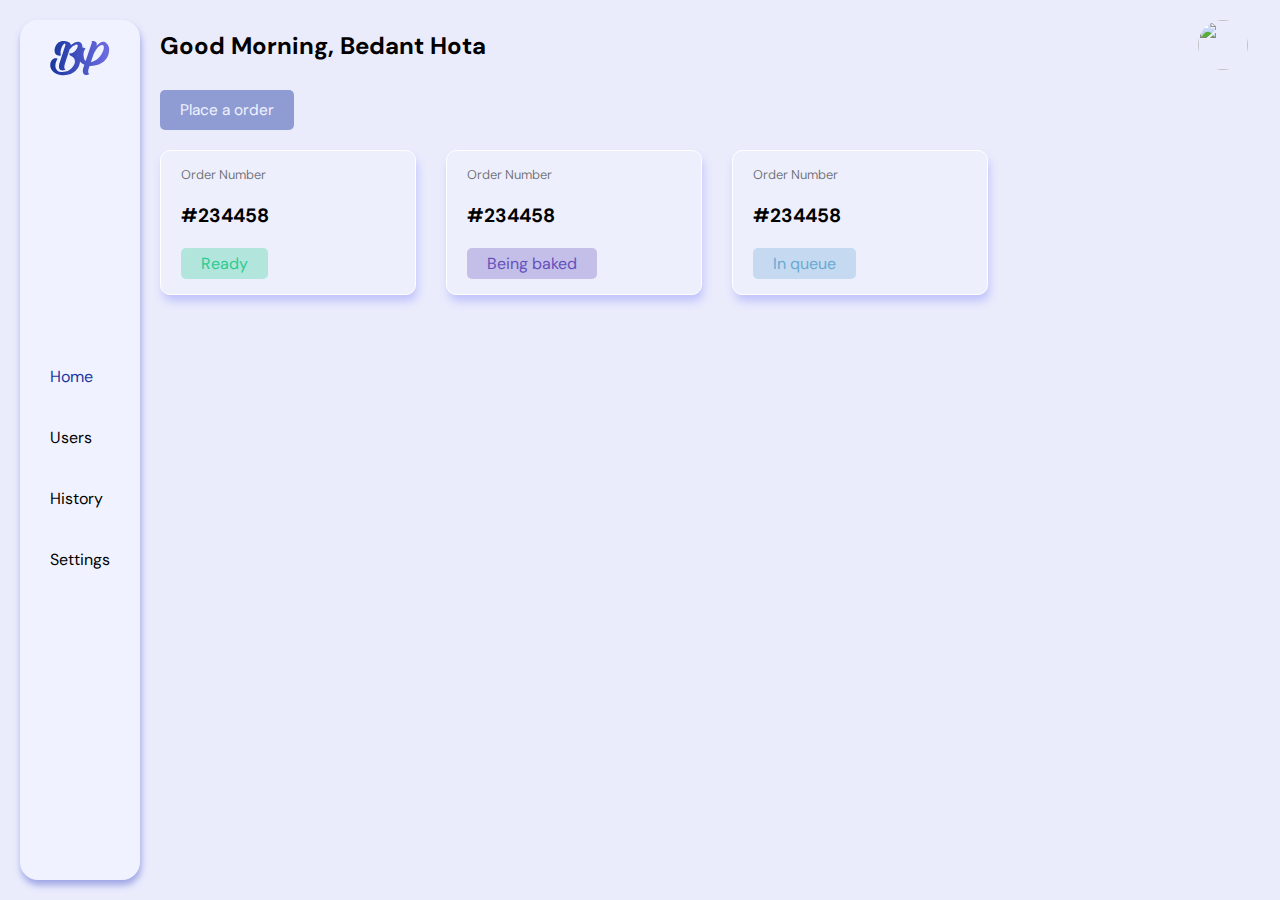
==== dashboard.html @ 45fb7cca "Dashboard UI started" ====
<!DOCTYPE html>
<html lang="en">

<head>
    <meta charset="UTF-8">
    <meta http-equiv="X-UA-Compatible" content="IE=edge">
    <meta name="viewport" content="width=device-width, initial-scale=1.0">
    <title>BP | Cafe</title>

    <link rel="shortcut icon" href="./assets/images/svg/logo.svg" type="image/x-icon">

    <link rel="stylesheet" href="./assets/css/global.css">

    <link rel="stylesheet" href="./assets/css/dashboard.css">

    <link rel="preconnect" href="https://fonts.googleapis.com">
    <link rel="preconnect" href="https://fonts.gstatic.com" crossorigin>
    <link href="https://fonts.googleapis.com/css2?family=DM+Sans:wght@400;500;700&display=swap" rel="stylesheet">
    <script src="https://kit.fontawesome.com/c4b7891002.js" crossorigin="anonymous"></script>
    <link href="https://unpkg.com/aos@2.3.1/dist/aos.css" rel="stylesheet">
</head>

<body>

    <nav class="sideNav">
        <img src="./assets/images/svg/logo.svg" />
        <ul class="sideNavList">
            <li style="color: #1B37A0;">
                <a>
                    <i class="fa fa-house-user"></i>
                    <span>Home</span>
                </a>
            </li>
            <li>
                <a>
                    <i class="fa fa-users"></i>
                    <span>Users</span>
                </a>
            </li>
            <li>
                <a>
                    <i class="fa fa-clock"></i>
                    <span>History</span>
                </a>
            </li>
            <li>
                <a>
                    <i class="fa fa-gear"></i>
                    <span>Settings</span>
                </a>
            </li>
        </ul>
    </nav>

    <main class="main">
        <div class="userArea">
            <h2>Good Morning, Bedant Hota</h2>
            <img src="https://via.placeholder.com/50" alt="">
        </div>
        <div class="newOrder">
            <button>
                Place a order
            </button>
        </div>
        <section class="orderQueue">
            <ul class="orderQueue">
                <li class="orderTrack readyStats">
                    <p class="orderNumber">Order Number</p>
                    <p class="orderId">#234458</p>
                    <p class="orderStatus">Ready</p>
                </li>
                <li class="orderTrack beingBaked">
                    <p class="orderNumber">Order Number</p>
                    <p class="orderId">#234458</p>
                    <p class="orderStatus">Being baked</p>
                </li>
                <li class="orderTrack inQueue">
                    <p class="orderNumber">Order Number</p>
                    <p class="orderId">#234458</p>
                    <p class="orderStatus">In queue</p>
                </li>
            </ul>
        </section>
    </main>

</body>

</html>
---- assets/css/global.css ----
* {
  margin: 0;
  padding: 0;
  font-family: "DM Sans", sans-serif;
  user-select: none;
  scroll-behavior: smooth;
}

body {
  background-color: #eaecfc;
  width: 100vw;
  padding-top: 10vh;
}

ul {
  list-style: none;
}

.header {
  background: #f0f3ff;
  box-shadow: 1px 5px 7px #9ea4e5;
  padding: 20px 20px;
  display: flex;
  justify-content: space-between;
  align-items: center;
  position: fixed;
  top: 0;
  left: 0;
  z-index: 10;
  width: calc(100vw - 40px);
}

.header h2 {
  font-size: 21.8w;
  font-weight: bold;
  color: #2e3d5e;
}

.header .navBar {
  display: flex;
  align-items: center;
}

.header .navBar .navBarItemList {
  display: flex;
  align-items: center;
  gap: 30px;
}

.header .navBar .navBarItemList > li > a {
  text-decoration: none;
  color: #000;
  font-size: 1vw;
}

.header .navBar .navBarItemList > .gsbtn {
  background: #2e3d5e;
  border: none;
  padding: 10px 20px;
  border-radius: 5px;
  font-size: 1.1vw;
  cursor: pointer;
  transition: all 0.3s ease;
}

.header .navBar .navBarItemList > .gsbtn > a {
  color: #fff;
}

.header .navBar .navBarItemList > .gsbtn:hover {
  background: #2e3d5eb0;
}

.header .navBar .navBarItemList > .gsbtn > a:hover {
  color: #fff;
}

.header .navBar .navBarItemList li a:hover {
  color: #2e3d5e;
}

.footer {
  background: #f0f3ff;
  margin-top: 20px;
  padding: 20px;
  display: flex;
  justify-content: center;
  align-items: center;
}
---- assets/css/dashboard.css ----
body {
  padding: 20px !important;

  display: flex;
  justify-content: flex-start;
  align-items: stretch;
  gap: 20px;
  width: 100vw;
  height: calc(100vh - 40px);
}

.sideNav {
  background: #f0f3ff;
  box-shadow: 1px 5px 7px #9ea4e5;
  border-radius: 18px;
  padding: 20px 30px;

  display: flex;
  flex-direction: column;
  justify-content: flex-start;
}

.sideNav .sideNavList {
  margin: auto;
  display: flex;
  flex-direction: column;
  align-items: flex-start;
  justify-content: center;
  gap: 40px;
}

.sideNav .sideNavList li {
  display: flex;
  gap: 15px;
  align-items: center;
  justify-content: center;
  cursor: pointer;
  transition: all 0.3s ease;
}

.sideNav .sideNavList li:hover {
  color: #1b37a0;
}

.main {
  display: flex;
  flex-direction: column;
  align-items: stretch;
  justify-content: stretch;
  gap: 20px;
  width: 85vw;
}

.main .userArea {
  display: flex;
  justify-content: space-between;
  align-items: center;
}

.main .userArea img {
  width: 50px;
  height: 50px;
  border-radius: 50%;
}

.main .newOrder button {
  background: rgba(27, 55, 160, 0.44);
  color: #f0f3ff;
  cursor: pointer;
  font-size: 1.2vw;
  border-radius: 5px;
  padding: 10px 20px;
  border: none;
  outline: none;
  transition: all 0.3s ease-in;
}

.main .newOrder button:hover {
  background: #1b37a0;
}

.main .orderQueue {
  display: flex;
  align-items: center;
  justify-content: flex-start;
  gap: 30px;
}

.main .orderQueue .orderTrack {
  background: #edeffc;
  border: 1px solid #ffffff;
  box-sizing: border-box;
  box-shadow: 2px 7px 10px -1px rgba(84, 81, 251, 0.28);
  border-radius: 10px;
  padding: 15px 20px;

  display: flex;
  flex-direction: column;
  align-items: flex-start;
  justify-content: stretch;
  gap: 20px;
  width: 20vw;
}

.main .orderQueue .orderTrack .orderNumber {
  color: rgba(0, 0, 0, 0.55);
  font-size: 1vw;
}

.main .orderQueue .orderTrack .orderId {
  font-weight: bold;
  font-size: 1.5vw;
}

.main .orderQueue .orderTrack .orderStatus {
  border-radius: 5px;
  padding: 5px 20px;
}

.main .orderQueue .readyStats .orderStatus {
  background: rgba(44, 204, 146, 0.3);
  color: rgba(44, 204, 146, 1);
}
.main .orderQueue .beingBaked .orderStatus {
  background: rgba(102, 80, 188, 0.3);
  color: rgba(102, 80, 188, 1);
}
.main .orderQueue .inQueue .orderStatus {
  background: rgba(105, 169, 211, 0.3);
  color: rgba(105, 169, 211, 1);
}
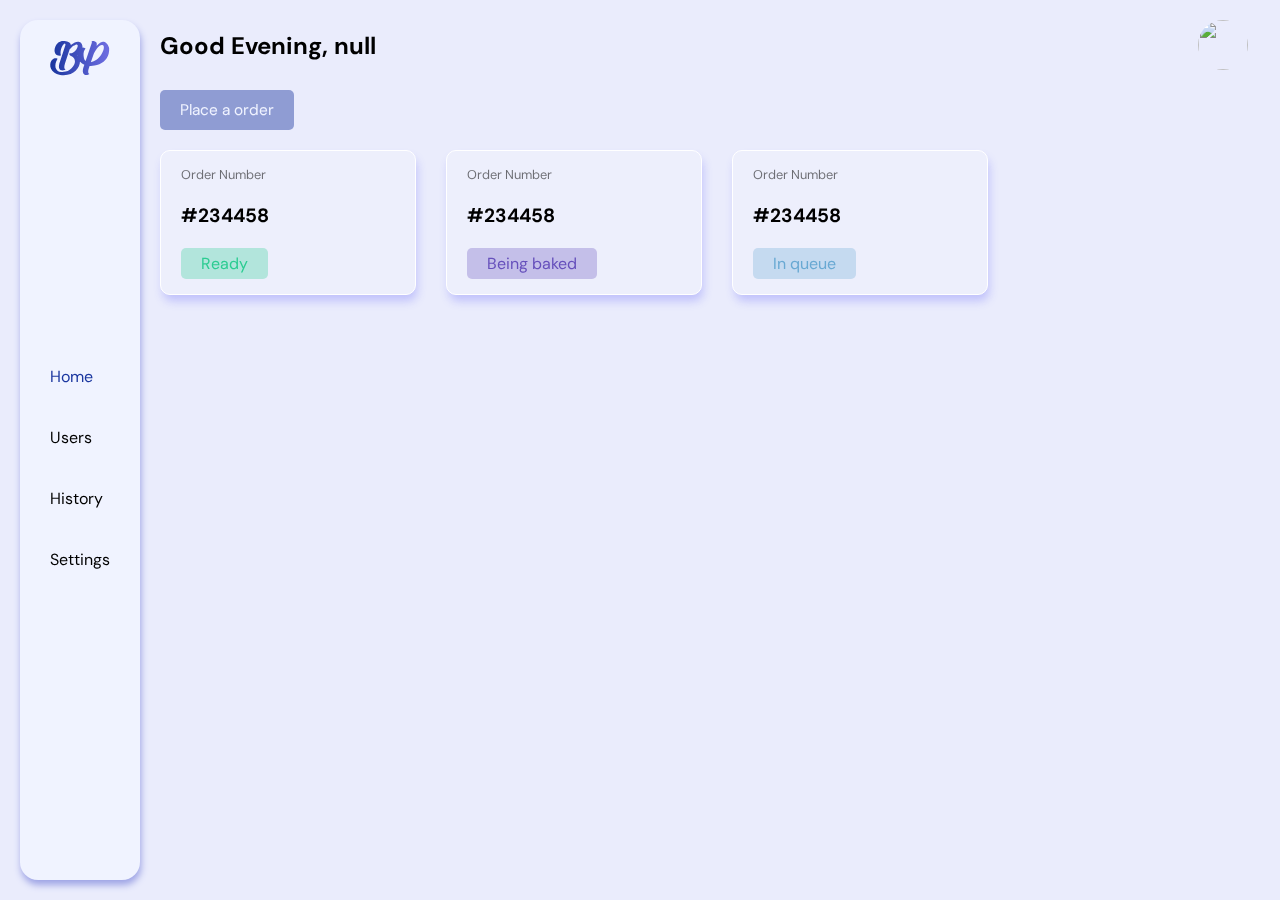
==== commit 8bcda2ae: "database operations started" ====
--- a/dashboard.html
+++ b/dashboard.html
@@ -18,11 +18,13 @@
     <link href="https://fonts.googleapis.com/css2?family=DM+Sans:wght@400;500;700&display=swap" rel="stylesheet">
     <script src="https://kit.fontawesome.com/c4b7891002.js" crossorigin="anonymous"></script>
     <link href="https://unpkg.com/aos@2.3.1/dist/aos.css" rel="stylesheet">
+
+    <link href="https://unpkg.com/aos@2.3.1/dist/aos.css" rel="stylesheet">
 </head>
 
 <body>
 
-    <nav class="sideNav">
+    <nav class="sideNav" data-aos="zoom-in-right">
         <img src="./assets/images/svg/logo.svg" />
         <ul class="sideNavList">
             <li style="color: #1B37A0;">
@@ -53,28 +55,28 @@
     </nav>
 
     <main class="main">
-        <div class="userArea">
-            <h2>Good Morning, Bedant Hota</h2>
+        <div class="userArea" data-aos="zoom-in-up">
+            <h2 id="userGreeting">Good Morning, Bedant Hota</h2>
             <img src="https://via.placeholder.com/50" alt="">
         </div>
-        <div class="newOrder">
+        <div class="newOrder" data-aos="zoom-in-up">
             <button>
                 Place a order
             </button>
         </div>
         <section class="orderQueue">
             <ul class="orderQueue">
-                <li class="orderTrack readyStats">
+                <li class="orderTrack readyStats" data-aos="zoom-in-up">
                     <p class="orderNumber">Order Number</p>
                     <p class="orderId">#234458</p>
                     <p class="orderStatus">Ready</p>
                 </li>
-                <li class="orderTrack beingBaked">
+                <li class="orderTrack beingBaked" data-aos="zoom-in-up">
                     <p class="orderNumber">Order Number</p>
                     <p class="orderId">#234458</p>
                     <p class="orderStatus">Being baked</p>
                 </li>
-                <li class="orderTrack inQueue">
+                <li class="orderTrack inQueue" data-aos="zoom-in-up">
                     <p class="orderNumber">Order Number</p>
                     <p class="orderId">#234458</p>
                     <p class="orderStatus">In queue</p>
@@ -82,7 +84,31 @@
             </ul>
         </section>
     </main>
+    <script src="https://unpkg.com/aos@2.3.1/dist/aos.js"></script>
+    <script>
+        AOS.init();
 
+        const userGreeting = document.querySelector('#userGreeting');
+
+
+
+        window.onload = (e) => {
+            const today = new Date();
+            const hour = today.getHours();
+
+            // get name form cookie
+            const name = localStorage.getItem('staffName');
+
+
+            if (hour < 12) {
+                userGreeting.innerHTML = `Good Morning, ${name}`;
+            } else if (hour < 18) {
+                userGreeting.innerHTML = `Good Afternoon, ${name}`;
+            } else {
+                userGreeting.innerHTML = `Good Evening, ${name}`;
+            }
+        }
+    </script>
 </body>
 
 </html>